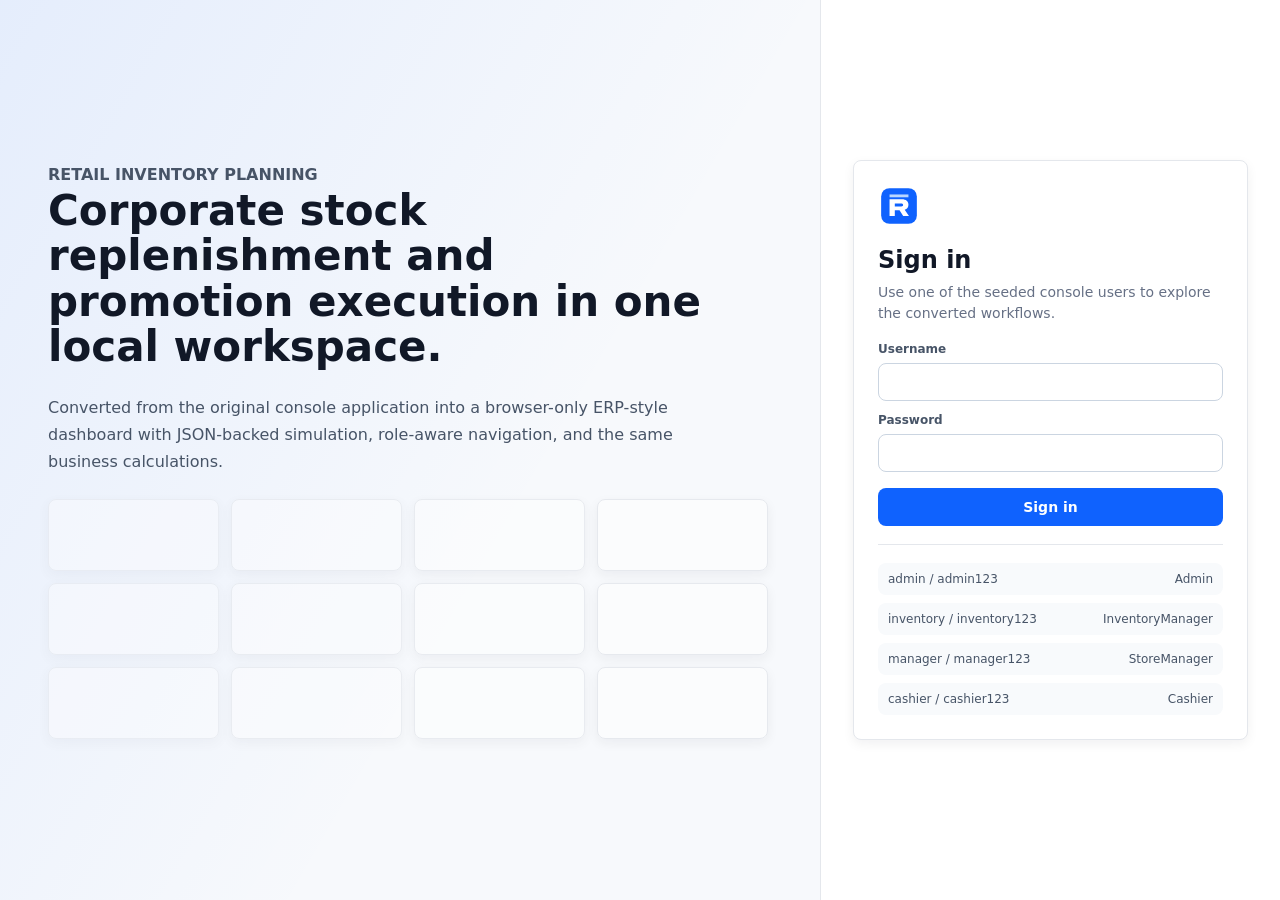
==== index.html @ ee2dd81b "Initial commit: Add retail ops UI project with all modules and services" ====
<!doctype html>
<html lang="en">
  <head>
    <meta charset="utf-8">
    <meta name="viewport" content="width=device-width, initial-scale=1">
    <meta name="description" content="RetailOps stock replenishment and promotion engine web dashboard">
    <title>RetailOps | Replenishment and Promo Engine</title>
    <link rel="icon" href="assets/logo-mark.svg" type="image/svg+xml">
    <link rel="stylesheet" href="css/styles.css">
  </head>
  <body>
    <div id="app" aria-live="polite"></div>

    <script defer src="data/seedData.js"></script>

    <script defer src="utils/helpers.js"></script>
    <script defer src="utils/validation.js"></script>
    <script defer src="utils/format.js"></script>

    <script defer src="core/config.js"></script>
    <script defer src="core/state.js"></script>
    <script defer src="core/router.js"></script>

    <script defer src="components/toast.js"></script>
    <script defer src="components/modal.js"></script>
    <script defer src="components/form.js"></script>
    <script defer src="components/table.js"></script>
    <script defer src="components/charts.js"></script>
    <script defer src="components/layout.js"></script>

    <script defer src="services/AuditService.js"></script>
    <script defer src="services/AuthenticationService.js"></script>
    <script defer src="services/ProductService.js"></script>
    <script defer src="services/SkuService.js"></script>
    <script defer src="services/InventoryService.js"></script>
    <script defer src="services/PromotionService.js"></script>
    <script defer src="services/BillingService.js"></script>
    <script defer src="services/ReplenishmentService.js"></script>
    <script defer src="services/ForecastService.js"></script>
    <script defer src="services/ReportService.js"></script>
    <script defer src="services/AlertService.js"></script>
    <script defer src="services/SettingsService.js"></script>

    <script defer src="modules/shared.js"></script>
    <script defer src="modules/dashboard.js"></script>
    <script defer src="modules/products.js"></script>
    <script defer src="modules/skus.js"></script>
    <script defer src="modules/inventory.js"></script>
    <script defer src="modules/replenishment.js"></script>
    <script defer src="modules/promotions.js"></script>
    <script defer src="modules/forecast.js"></script>
    <script defer src="modules/reports.js"></script>
    <script defer src="modules/billing.js"></script>
    <script defer src="modules/settings.js"></script>
    <script defer src="modules/logs.js"></script>
    <script defer src="pages/pageRegistry.js"></script>
    <script defer src="js/app.js"></script>
  </body>
</html>
---- css/styles.css ----
:root {
  --bg: #f7f9fc;
  --surface: #ffffff;
  --surface-subtle: #f8fafc;
  --border: #e4e7ec;
  --border-strong: #cbd5e1;
  --text: #111827;
  --muted: #667085;
  --muted-strong: #475467;
  --blue: #0f62fe;
  --blue-dark: #0043ce;
  --blue-soft: #edf5ff;
  --green: #087443;
  --green-soft: #ecfdf3;
  --amber: #b54708;
  --amber-soft: #fffaeb;
  --red: #b42318;
  --red-soft: #fef3f2;
  --slate-soft: #f1f5f9;
  --shadow: 0 12px 30px rgba(15, 23, 42, 0.08);
  --shadow-sm: 0 4px 12px rgba(15, 23, 42, 0.06);
  --radius: 8px;
  --sidebar-width: 272px;
  color-scheme: light;
}

* {
  box-sizing: border-box;
}

html {
  min-height: 100%;
  background: var(--bg);
}

body {
  min-height: 100vh;
  margin: 0;
  color: var(--text);
  background: var(--bg);
  font-family: Inter, ui-sans-serif, system-ui, -apple-system, BlinkMacSystemFont, "Segoe UI", sans-serif;
  font-size: 14px;
  letter-spacing: 0;
}

button,
input,
select,
textarea {
  font: inherit;
}

button {
  border: 0;
  cursor: pointer;
}

button:disabled,
input:disabled,
select:disabled {
  cursor: not-allowed;
  opacity: 0.6;
}

a {
  color: inherit;
  text-decoration: none;
}

.app-shell {
  display: grid;
  min-height: 100vh;
  grid-template-columns: var(--sidebar-width) minmax(0, 1fr);
}

.sidebar {
  position: sticky;
  top: 0;
  z-index: 40;
  display: flex;
  height: 100vh;
  flex-direction: column;
  border-right: 1px solid var(--border);
  background: rgba(255, 255, 255, 0.96);
  backdrop-filter: blur(16px);
}

.brand {
  display: flex;
  align-items: center;
  gap: 12px;
  min-height: 72px;
  padding: 0 20px;
  border-bottom: 1px solid var(--border);
}

.brand img {
  width: 38px;
  height: 38px;
}

.brand-title {
  display: block;
  font-weight: 750;
  letter-spacing: 0;
}

.brand-subtitle {
  display: block;
  margin-top: 2px;
  color: var(--muted);
  font-size: 12px;
}

.nav {
  display: flex;
  flex: 1;
  flex-direction: column;
  gap: 4px;
  overflow-y: auto;
  padding: 16px 12px;
}

.nav-section-label {
  margin: 14px 10px 6px;
  color: #8a94a6;
  font-size: 11px;
  font-weight: 700;
  text-transform: uppercase;
}

.nav-link {
  display: flex;
  align-items: center;
  gap: 10px;
  min-height: 40px;
  padding: 10px 12px;
  border-radius: var(--radius);
  color: var(--muted-strong);
  font-weight: 600;
  transition: background 160ms ease, color 160ms ease, transform 160ms ease;
}

.nav-link:hover,
.nav-link:focus-visible {
  background: var(--slate-soft);
  color: var(--text);
  outline: none;
  transform: translateX(2px);
}

.nav-link.active {
  background: var(--blue-soft);
  color: var(--blue-dark);
}

.nav-icon {
  display: grid;
  width: 24px;
  height: 24px;
  place-items: center;
  border-radius: 6px;
  background: #eef2f7;
  color: #344054;
  font-size: 13px;
  font-weight: 800;
}

.nav-link.active .nav-icon {
  background: #d6e8ff;
  color: var(--blue-dark);
}

.sidebar-footer {
  padding: 16px;
  border-top: 1px solid var(--border);
}

.user-card {
  padding: 12px;
  border: 1px solid var(--border);
  border-radius: var(--radius);
  background: var(--surface-subtle);
}

.user-name {
  font-weight: 750;
}

.user-role {
  margin-top: 2px;
  color: var(--muted);
  font-size: 12px;
}

.main {
  min-width: 0;
}

.topbar {
  position: sticky;
  top: 0;
  z-index: 30;
  display: flex;
  align-items: center;
  justify-content: space-between;
  min-height: 72px;
  padding: 0 28px;
  border-bottom: 1px solid rgba(228, 231, 236, 0.86);
  background: rgba(247, 249, 252, 0.92);
  backdrop-filter: blur(16px);
}

.topbar-title {
  margin: 0;
  font-size: 20px;
  font-weight: 780;
}

.topbar-subtitle {
  margin-top: 3px;
  color: var(--muted);
  font-size: 13px;
}

.topbar-actions {
  display: flex;
  align-items: center;
  gap: 10px;
}

.mobile-menu {
  display: none;
}

.content {
  padding: 28px;
}

.page-stack {
  display: grid;
  gap: 20px;
}

.section-band {
  display: grid;
  gap: 16px;
}

.section-header {
  display: flex;
  align-items: flex-end;
  justify-content: space-between;
  gap: 16px;
}

.section-title {
  margin: 0;
  font-size: 16px;
  font-weight: 760;
}

.section-copy {
  margin: 4px 0 0;
  color: var(--muted);
  line-height: 1.5;
}

.grid {
  display: grid;
  gap: 16px;
}

.grid-2 {
  grid-template-columns: repeat(2, minmax(0, 1fr));
}

.grid-3 {
  grid-template-columns: repeat(3, minmax(0, 1fr));
}

.grid-4 {
  grid-template-columns: repeat(4, minmax(0, 1fr));
}

.panel,
.metric-card,
.table-shell,
.auth-card,
.modal-card,
.drawer-card {
  border: 1px solid var(--border);
  border-radius: var(--radius);
  background: var(--surface);
  box-shadow: var(--shadow-sm);
}

.panel {
  padding: 18px;
}

.metric-card {
  display: grid;
  gap: 12px;
  min-height: 128px;
  padding: 18px;
}

.metric-label {
  display: flex;
  align-items: center;
  justify-content: space-between;
  gap: 12px;
  color: var(--muted);
  font-size: 13px;
  font-weight: 650;
}

.metric-value {
  font-size: 30px;
  font-weight: 780;
  line-height: 1;
}

.metric-note {
  color: var(--muted);
  font-size: 12px;
}

.metric-trend {
  border-radius: 999px;
  padding: 4px 8px;
  background: var(--green-soft);
  color: var(--green);
  font-size: 12px;
  font-weight: 750;
}

.hero-panel {
  display: grid;
  grid-template-columns: minmax(0, 1.1fr) minmax(280px, 0.9fr);
  gap: 18px;
  align-items: stretch;
  border: 1px solid var(--border);
  border-radius: var(--radius);
  background: linear-gradient(135deg, #ffffff 0%, #f8fbff 100%);
  box-shadow: var(--shadow-sm);
}

.hero-copy {
  padding: 22px;
}

.hero-eyebrow {
  margin: 0 0 8px;
  color: var(--blue-dark);
  font-size: 12px;
  font-weight: 800;
  text-transform: uppercase;
}

.hero-title {
  max-width: 680px;
  margin: 0;
  font-size: 28px;
  font-weight: 790;
  line-height: 1.18;
}

.hero-text {
  max-width: 720px;
  margin: 10px 0 0;
  color: var(--muted-strong);
  line-height: 1.6;
}

.hero-insights {
  display: grid;
  grid-template-columns: repeat(3, minmax(0, 1fr));
  gap: 12px;
  margin-top: 18px;
}

.mini-stat {
  padding: 12px;
  border: 1px solid var(--border);
  border-radius: var(--radius);
  background: rgba(255, 255, 255, 0.72);
}

.mini-stat strong {
  display: block;
  font-size: 18px;
}

.mini-stat span {
  display: block;
  margin-top: 4px;
  color: var(--muted);
  font-size: 12px;
}

.hero-visual {
  display: grid;
  align-content: center;
  min-height: 230px;
  padding: 22px;
  border-left: 1px solid var(--border);
}

.flow-chart {
  display: grid;
  gap: 12px;
}

.flow-row {
  display: grid;
  grid-template-columns: 132px minmax(0, 1fr) 48px;
  gap: 10px;
  align-items: center;
}

.flow-label {
  color: var(--muted-strong);
  font-size: 12px;
  font-weight: 750;
}

.flow-track {
  height: 10px;
  overflow: hidden;
  border-radius: 999px;
  background: #e8eef7;
}

.flow-fill {
  height: 100%;
  border-radius: inherit;
  background: linear-gradient(90deg, #0f62fe, #5d8eff);
}

.flow-value {
  color: var(--muted);
  font-size: 12px;
  text-align: right;
}

.btn {
  display: inline-flex;
  align-items: center;
  justify-content: center;
  gap: 8px;
  min-height: 38px;
  padding: 9px 13px;
  border: 1px solid transparent;
  border-radius: var(--radius);
  background: var(--surface);
  color: var(--text);
  font-weight: 700;
  transition: background 160ms ease, border-color 160ms ease, box-shadow 160ms ease, transform 160ms ease;
}

.btn:hover,
.btn:focus-visible {
  outline: none;
  transform: translateY(-1px);
}

.btn-primary {
  background: var(--blue);
  color: #fff;
}

.btn-primary:hover,
.btn-primary:focus-visible {
  background: var(--blue-dark);
  box-shadow: 0 8px 20px rgba(15, 98, 254, 0.22);
}

.btn-secondary {
  border-color: var(--border);
  color: var(--muted-strong);
}

.btn-secondary:hover,
.btn-secondary:focus-visible {
  border-color: var(--border-strong);
  background: var(--slate-soft);
}

.btn-danger {
  background: var(--red);
  color: #fff;
}

.btn-ghost {
  background: transparent;
  color: var(--muted-strong);
}

.icon-btn {
  display: inline-grid;
  width: 38px;
  height: 38px;
  place-items: center;
  border: 1px solid var(--border);
  border-radius: var(--radius);
  background: var(--surface);
  color: var(--muted-strong);
}

.icon-btn:hover,
.icon-btn:focus-visible {
  border-color: var(--border-strong);
  background: var(--slate-soft);
  outline: none;
}

.badge {
  display: inline-flex;
  align-items: center;
  gap: 6px;
  min-height: 24px;
  padding: 3px 9px;
  border-radius: 999px;
  font-size: 12px;
  font-weight: 750;
  white-space: nowrap;
}

.badge-blue {
  background: var(--blue-soft);
  color: var(--blue-dark);
}

.badge-green {
  background: var(--green-soft);
  color: var(--green);
}

.badge-amber {
  background: var(--amber-soft);
  color: var(--amber);
}

.badge-red {
  background: var(--red-soft);
  color: var(--red);
}

.badge-neutral {
  background: var(--slate-soft);
  color: var(--muted-strong);
}

.toolbar {
  display: flex;
  flex-wrap: wrap;
  align-items: center;
  justify-content: space-between;
  gap: 12px;
}

.toolbar-left,
.toolbar-right {
  display: flex;
  flex-wrap: wrap;
  align-items: center;
  gap: 10px;
}

.field,
.form-field {
  display: grid;
  gap: 7px;
}

.field label,
.form-field label {
  color: var(--muted-strong);
  font-size: 12px;
  font-weight: 750;
}

.input,
.select,
.textarea {
  width: 100%;
  min-height: 38px;
  border: 1px solid var(--border-strong);
  border-radius: var(--radius);
  background: #fff;
  color: var(--text);
  padding: 9px 11px;
  transition: border-color 150ms ease, box-shadow 150ms ease;
}

.textarea {
  min-height: 84px;
  resize: vertical;
}

.input:focus,
.select:focus,
.textarea:focus {
  border-color: var(--blue);
  box-shadow: 0 0 0 3px rgba(15, 98, 254, 0.13);
  outline: none;
}

.field-help {
  color: var(--muted);
  font-size: 12px;
}

.form-grid {
  display: grid;
  grid-template-columns: repeat(2, minmax(0, 1fr));
  gap: 14px;
}

.form-actions {
  display: flex;
  justify-content: flex-end;
  gap: 10px;
  margin-top: 18px;
}

.checkbox-line {
  display: flex;
  align-items: center;
  gap: 9px;
  min-height: 38px;
}

.table-shell {
  overflow: hidden;
}

.table-toolbar {
  display: flex;
  flex-wrap: wrap;
  align-items: center;
  justify-content: space-between;
  gap: 12px;
  padding: 14px;
  border-bottom: 1px solid var(--border);
  background: #fff;
}

.table-tools {
  display: flex;
  flex-wrap: wrap;
  gap: 10px;
  align-items: center;
}

.table-wrap {
  width: 100%;
  overflow-x: auto;
}

.data-table {
  width: 100%;
  border-collapse: collapse;
  min-width: 760px;
}

.data-table th,
.data-table td {
  padding: 13px 14px;
  border-bottom: 1px solid var(--border);
  text-align: left;
  vertical-align: middle;
}

.data-table th {
  position: relative;
  background: #f8fafc;
  color: var(--muted-strong);
  font-size: 12px;
  font-weight: 800;
  text-transform: uppercase;
}

.data-table th.sortable {
  cursor: pointer;
}

.data-table th.sortable::after {
  content: "sort";
  margin-left: 8px;
  color: #98a2b3;
  font-size: 10px;
  text-transform: none;
}

.data-table tbody tr:hover {
  background: #fbfdff;
}

.table-footer {
  display: flex;
  flex-wrap: wrap;
  align-items: center;
  justify-content: space-between;
  gap: 12px;
  padding: 12px 14px;
  color: var(--muted);
}

.pagination {
  display: flex;
  align-items: center;
  gap: 8px;
}

.empty-state {
  display: grid;
  place-items: center;
  min-height: 220px;
  padding: 24px;
  color: var(--muted);
  text-align: center;
}

.empty-state strong {
  display: block;
  margin-bottom: 6px;
  color: var(--text);
  font-size: 16px;
}

.chart-card {
  display: grid;
  gap: 14px;
}

.bar-chart {
  display: grid;
  gap: 10px;
}

.bar-row {
  display: grid;
  grid-template-columns: 112px minmax(0, 1fr) 64px;
  gap: 10px;
  align-items: center;
}

.bar-label,
.bar-value {
  color: var(--muted-strong);
  font-size: 12px;
  font-weight: 700;
}

.bar-track {
  height: 11px;
  overflow: hidden;
  border-radius: 999px;
  background: #e8eef7;
}

.bar-fill {
  height: 100%;
  border-radius: inherit;
  background: var(--blue);
}

.donut {
  --value: 50;
  display: grid;
  width: 132px;
  aspect-ratio: 1;
  place-items: center;
  border-radius: 50%;
  background:
    radial-gradient(circle at center, white 0 57%, transparent 58%),
    conic-gradient(var(--blue) calc(var(--value) * 1%), #e8eef7 0);
}

.donut strong {
  font-size: 24px;
}

.sparkline {
  width: 100%;
  min-height: 90px;
}

.alert-list {
  display: grid;
  gap: 10px;
}

.alert-item {
  display: flex;
  align-items: flex-start;
  justify-content: space-between;
  gap: 12px;
  padding: 12px;
  border: 1px solid var(--border);
  border-radius: var(--radius);
  background: #fff;
}

.alert-item strong {
  display: block;
  margin-bottom: 2px;
}

.kbd {
  display: inline-flex;
  min-width: 22px;
  justify-content: center;
  border: 1px solid var(--border-strong);
  border-bottom-width: 2px;
  border-radius: 5px;
  background: #fff;
  color: var(--muted-strong);
  padding: 1px 6px;
  font-size: 12px;
  font-weight: 700;
}

.login-page {
  display: grid;
  min-height: 100vh;
  grid-template-columns: minmax(0, 1fr) 460px;
  background:
    linear-gradient(120deg, rgba(15, 98, 254, 0.08), rgba(255, 255, 255, 0) 46%),
    var(--bg);
}

.login-visual {
  display: grid;
  align-content: center;
  gap: 24px;
  padding: 48px;
}

.login-visual h1 {
  max-width: 700px;
  margin: 0;
  font-size: 42px;
  line-height: 1.08;
}

.login-visual p {
  max-width: 650px;
  margin: 0;
  color: var(--muted-strong);
  font-size: 16px;
  line-height: 1.7;
}

.login-pattern {
  display: grid;
  max-width: 720px;
  grid-template-columns: repeat(4, minmax(0, 1fr));
  gap: 12px;
}

.pattern-cell {
  min-height: 72px;
  border: 1px solid var(--border);
  border-radius: var(--radius);
  background: rgba(255, 255, 255, 0.68);
  box-shadow: var(--shadow-sm);
}

.login-panel {
  display: grid;
  align-items: center;
  padding: 32px;
  border-left: 1px solid var(--border);
  background: #fff;
}

.auth-card {
  padding: 24px;
}

.auth-card h2 {
  margin: 16px 0 8px;
  font-size: 24px;
}

.auth-card p {
  margin: 0 0 18px;
  color: var(--muted);
  line-height: 1.5;
}

.demo-users {
  display: grid;
  gap: 8px;
  margin-top: 18px;
  padding-top: 18px;
  border-top: 1px solid var(--border);
}

.demo-user {
  display: flex;
  align-items: center;
  justify-content: space-between;
  gap: 10px;
  padding: 9px 10px;
  border-radius: var(--radius);
  background: var(--surface-subtle);
  color: var(--muted-strong);
  font-size: 12px;
}

.modal-backdrop,
.drawer-backdrop {
  position: fixed;
  inset: 0;
  z-index: 90;
  display: grid;
  place-items: center;
  padding: 20px;
  background: rgba(15, 23, 42, 0.38);
}

.modal-card {
  width: min(720px, 100%);
  max-height: calc(100vh - 40px);
  overflow: hidden;
  box-shadow: var(--shadow);
}

.modal-large {
  width: min(980px, 100%);
}

.modal-header,
.modal-footer {
  display: flex;
  align-items: center;
  justify-content: space-between;
  gap: 16px;
  padding: 16px 18px;
  border-bottom: 1px solid var(--border);
}

.modal-footer {
  justify-content: flex-end;
  border-top: 1px solid var(--border);
  border-bottom: 0;
}

.modal-title {
  margin: 0;
  font-size: 17px;
}

.modal-body {
  max-height: calc(100vh - 180px);
  overflow: auto;
  padding: 18px;
}

.toast-region {
  position: fixed;
  right: 18px;
  bottom: 18px;
  z-index: 120;
  display: grid;
  gap: 10px;
  width: min(360px, calc(100vw - 36px));
}

.toast {
  display: grid;
  gap: 4px;
  padding: 13px 14px;
  border: 1px solid var(--border);
  border-left: 4px solid var(--blue);
  border-radius: var(--radius);
  background: #fff;
  box-shadow: var(--shadow);
  animation: toastIn 180ms ease-out;
}

.toast strong {
  font-size: 13px;
}

.toast span {
  color: var(--muted);
  font-size: 12px;
}

.toast-success {
  border-left-color: var(--green);
}

.toast-error {
  border-left-color: var(--red);
}

.toast-warning {
  border-left-color: var(--amber);
}

.skeleton {
  position: relative;
  overflow: hidden;
  min-height: 16px;
  border-radius: 6px;
  background: #e8eef7;
}

.skeleton::after {
  content: "";
  position: absolute;
  inset: 0;
  transform: translateX(-100%);
  background: linear-gradient(90deg, transparent, rgba(255, 255, 255, 0.68), transparent);
  animation: shimmer 1.2s infinite;
}

.report-output {
  min-height: 320px;
  margin: 0;
  overflow: auto;
  border: 1px solid var(--border);
  border-radius: var(--radius);
  background: #0f172a;
  color: #e5edf7;
  padding: 16px;
  font-family: "Cascadia Mono", "SFMono-Regular", Consolas, monospace;
  font-size: 12px;
  line-height: 1.65;
  white-space: pre-wrap;
}

.summary-list {
  display: grid;
  gap: 10px;
}

.summary-row {
  display: flex;
  align-items: center;
  justify-content: space-between;
  gap: 16px;
  padding: 11px 0;
  border-bottom: 1px solid var(--border);
}

.summary-row:last-child {
  border-bottom: 0;
}

.summary-row span {
  color: var(--muted);
}

.summary-row strong {
  text-align: right;
}

.stock-pill {
  display: inline-flex;
  align-items: center;
  gap: 8px;
  white-space: nowrap;
}

.stock-dot {
  width: 9px;
  height: 9px;
  border-radius: 50%;
  background: var(--green);
}

.stock-dot.low {
  background: var(--amber);
}

.stock-dot.out {
  background: var(--red);
}

.hidden {
  display: none !important;
}

@keyframes toastIn {
  from {
    opacity: 0;
    transform: translateY(8px);
  }
  to {
    opacity: 1;
    transform: translateY(0);
  }
}

@keyframes shimmer {
  100% {
    transform: translateX(100%);
  }
}

@media (max-width: 1180px) {
  .grid-4 {
    grid-template-columns: repeat(2, minmax(0, 1fr));
  }

  .hero-panel {
    grid-template-columns: 1fr;
  }

  .hero-visual {
    border-left: 0;
    border-top: 1px solid var(--border);
  }
}

@media (max-width: 900px) {
  .app-shell {
    grid-template-columns: 1fr;
  }

  .sidebar {
    position: fixed;
    inset: 0 auto 0 0;
    width: var(--sidebar-width);
    transform: translateX(-100%);
    transition: transform 180ms ease;
  }

  .sidebar.open {
    transform: translateX(0);
  }

  .mobile-menu {
    display: inline-grid;
  }

  .topbar {
    padding: 0 18px;
  }

  .content {
    padding: 18px;
  }

  .grid-2,
  .grid-3,
  .grid-4,
  .form-grid,
  .hero-insights {
    grid-template-columns: 1fr;
  }

  .login-page {
    grid-template-columns: 1fr;
  }

  .login-visual {
    display: none;
  }

  .login-panel {
    min-height: 100vh;
    border-left: 0;
  }
}

@media (max-width: 560px) {
  .section-header,
  .table-footer,
  .toolbar {
    align-items: stretch;
    flex-direction: column;
  }

  .topbar-actions .btn-secondary {
    display: none;
  }

  .hero-title {
    font-size: 24px;
  }

  .flow-row,
  .bar-row {
    grid-template-columns: 1fr;
  }
}
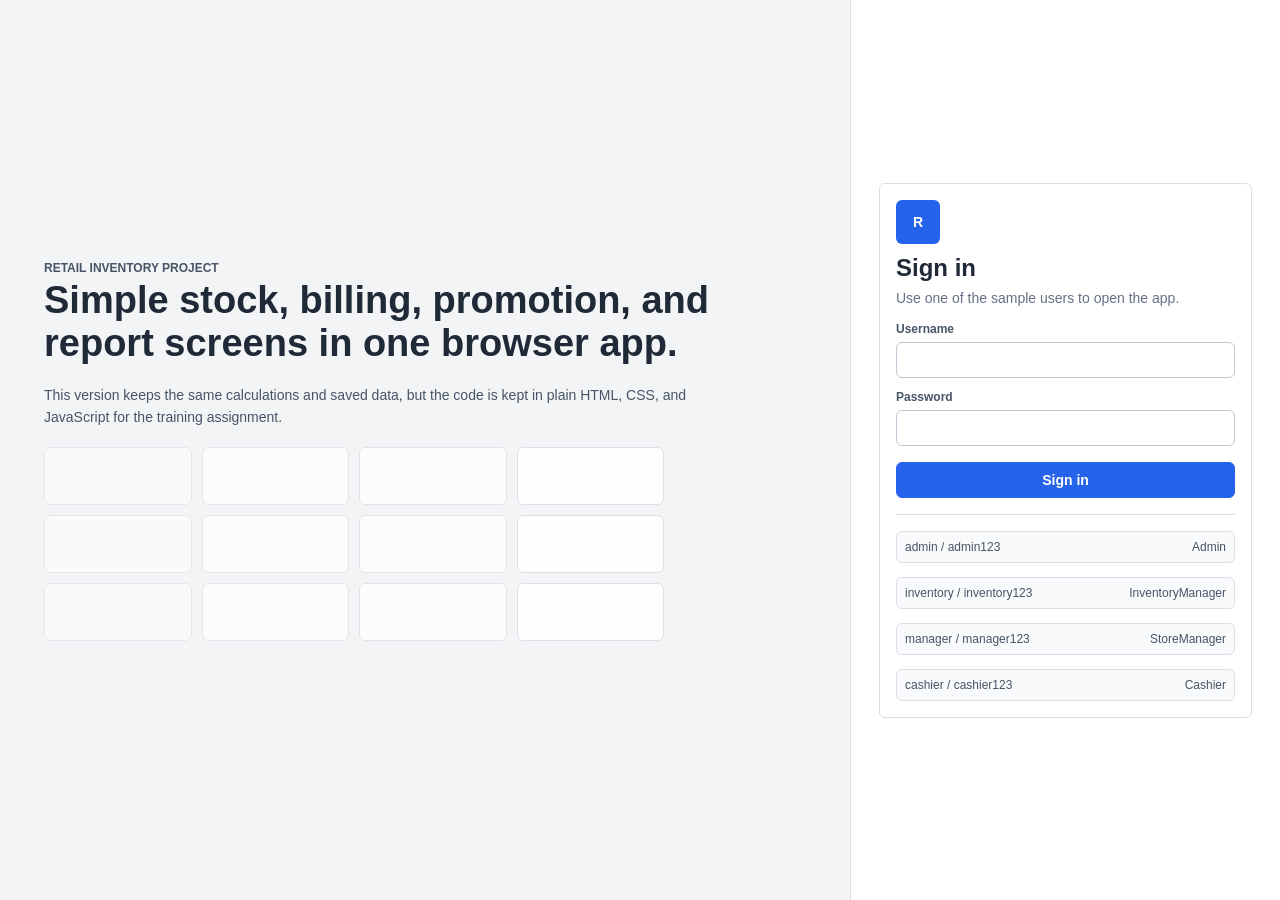
==== commit 357c16a3: "basic ui" ====
--- a/index.html
+++ b/index.html
@@ -3,57 +3,13 @@
   <head>
     <meta charset="utf-8">
     <meta name="viewport" content="width=device-width, initial-scale=1">
-    <meta name="description" content="RetailOps stock replenishment and promotion engine web dashboard">
-    <title>RetailOps | Replenishment and Promo Engine</title>
-    <link rel="icon" href="assets/logo-mark.svg" type="image/svg+xml">
+    <title>RetailOps</title>
     <link rel="stylesheet" href="css/styles.css">
   </head>
   <body>
-    <div id="app" aria-live="polite"></div>
+    <div id="app"></div>
 
-    <script defer src="data/seedData.js"></script>
-
-    <script defer src="utils/helpers.js"></script>
-    <script defer src="utils/validation.js"></script>
-    <script defer src="utils/format.js"></script>
-
-    <script defer src="core/config.js"></script>
-    <script defer src="core/state.js"></script>
-    <script defer src="core/router.js"></script>
-
-    <script defer src="components/toast.js"></script>
-    <script defer src="components/modal.js"></script>
-    <script defer src="components/form.js"></script>
-    <script defer src="components/table.js"></script>
-    <script defer src="components/charts.js"></script>
-    <script defer src="components/layout.js"></script>
-
-    <script defer src="services/AuditService.js"></script>
-    <script defer src="services/AuthenticationService.js"></script>
-    <script defer src="services/ProductService.js"></script>
-    <script defer src="services/SkuService.js"></script>
-    <script defer src="services/InventoryService.js"></script>
-    <script defer src="services/PromotionService.js"></script>
-    <script defer src="services/BillingService.js"></script>
-    <script defer src="services/ReplenishmentService.js"></script>
-    <script defer src="services/ForecastService.js"></script>
-    <script defer src="services/ReportService.js"></script>
-    <script defer src="services/AlertService.js"></script>
-    <script defer src="services/SettingsService.js"></script>
-
-    <script defer src="modules/shared.js"></script>
-    <script defer src="modules/dashboard.js"></script>
-    <script defer src="modules/products.js"></script>
-    <script defer src="modules/skus.js"></script>
-    <script defer src="modules/inventory.js"></script>
-    <script defer src="modules/replenishment.js"></script>
-    <script defer src="modules/promotions.js"></script>
-    <script defer src="modules/forecast.js"></script>
-    <script defer src="modules/reports.js"></script>
-    <script defer src="modules/billing.js"></script>
-    <script defer src="modules/settings.js"></script>
-    <script defer src="modules/logs.js"></script>
-    <script defer src="pages/pageRegistry.js"></script>
-    <script defer src="js/app.js"></script>
+    <script src="js/data.js" defer></script>
+    <script src="js/app.js" defer></script>
   </body>
 </html>
--- a/css/styles.css
+++ b/css/styles.css
@@ -1,46 +1,25 @@
 :root {
-  --bg: #f7f9fc;
-  --surface: #ffffff;
-  --surface-subtle: #f8fafc;
-  --border: #e4e7ec;
-  --border-strong: #cbd5e1;
-  --text: #111827;
+  --bg: #f3f4f6;
+  --card: #ffffff;
+  --line: #d9dee7;
+  --text: #1f2937;
   --muted: #667085;
-  --muted-strong: #475467;
-  --blue: #0f62fe;
-  --blue-dark: #0043ce;
-  --blue-soft: #edf5ff;
-  --green: #087443;
-  --green-soft: #ecfdf3;
-  --amber: #b54708;
-  --amber-soft: #fffaeb;
-  --red: #b42318;
-  --red-soft: #fef3f2;
-  --slate-soft: #f1f5f9;
-  --shadow: 0 12px 30px rgba(15, 23, 42, 0.08);
-  --shadow-sm: 0 4px 12px rgba(15, 23, 42, 0.06);
-  --radius: 8px;
-  --sidebar-width: 272px;
-  color-scheme: light;
+  --blue: #2563eb;
+  --green: #15803d;
+  --amber: #b45309;
+  --red: #b91c1c;
 }
 
 * {
   box-sizing: border-box;
 }
 
-html {
-  min-height: 100%;
+body {
+  margin: 0;
   background: var(--bg);
-}
-
-body {
-  min-height: 100vh;
-  margin: 0;
   color: var(--text);
-  background: var(--bg);
-  font-family: Inter, ui-sans-serif, system-ui, -apple-system, BlinkMacSystemFont, "Segoe UI", sans-serif;
+  font-family: Arial, Helvetica, sans-serif;
   font-size: 14px;
-  letter-spacing: 0;
 }
 
 button,
@@ -51,7 +30,6 @@
 }
 
 button {
-  border: 0;
   cursor: pointer;
 }
 
@@ -67,130 +45,112 @@
   text-decoration: none;
 }
 
+#app {
+  min-height: 100vh;
+}
+
 .app-shell {
   display: grid;
+  grid-template-columns: 240px 1fr;
   min-height: 100vh;
-  grid-template-columns: var(--sidebar-width) minmax(0, 1fr);
 }
 
 .sidebar {
-  position: sticky;
-  top: 0;
-  z-index: 40;
-  display: flex;
-  height: 100vh;
-  flex-direction: column;
-  border-right: 1px solid var(--border);
-  background: rgba(255, 255, 255, 0.96);
-  backdrop-filter: blur(16px);
+  background: #ffffff;
+  border-right: 1px solid var(--line);
 }
 
 .brand {
   display: flex;
   align-items: center;
-  gap: 12px;
-  min-height: 72px;
-  padding: 0 20px;
-  border-bottom: 1px solid var(--border);
-}
-
-.brand img {
-  width: 38px;
-  height: 38px;
+  gap: 10px;
+  padding: 16px;
+  border-bottom: 1px solid var(--line);
+}
+
+.logo-box {
+  display: grid;
+  place-items: center;
+  width: 36px;
+  height: 36px;
+  border-radius: 6px;
+  background: var(--blue);
+  color: #fff;
+  font-weight: bold;
+}
+
+.big-logo {
+  width: 44px;
+  height: 44px;
+  margin-bottom: 10px;
 }
 
 .brand-title {
   display: block;
-  font-weight: 750;
-  letter-spacing: 0;
-}
-
-.brand-subtitle {
-  display: block;
-  margin-top: 2px;
+  font-weight: bold;
+}
+
+.brand-subtitle,
+.user-role,
+.section-copy,
+.metric-note,
+.field-help,
+.table-muted {
   color: var(--muted);
   font-size: 12px;
 }
 
 .nav {
-  display: flex;
-  flex: 1;
-  flex-direction: column;
-  gap: 4px;
-  overflow-y: auto;
-  padding: 16px 12px;
+  padding: 12px;
 }
 
 .nav-section-label {
-  margin: 14px 10px 6px;
-  color: #8a94a6;
+  margin: 16px 8px 6px;
+  color: var(--muted);
   font-size: 11px;
-  font-weight: 700;
+  font-weight: bold;
   text-transform: uppercase;
 }
 
 .nav-link {
   display: flex;
   align-items: center;
-  gap: 10px;
-  min-height: 40px;
-  padding: 10px 12px;
-  border-radius: var(--radius);
-  color: var(--muted-strong);
-  font-weight: 600;
-  transition: background 160ms ease, color 160ms ease, transform 160ms ease;
+  gap: 8px;
+  padding: 9px 10px;
+  border-radius: 6px;
+  color: #475467;
 }
 
 .nav-link:hover,
-.nav-link:focus-visible {
-  background: var(--slate-soft);
-  color: var(--text);
-  outline: none;
-  transform: translateX(2px);
-}
-
 .nav-link.active {
-  background: var(--blue-soft);
-  color: var(--blue-dark);
+  background: #eef4ff;
+  color: #1d4ed8;
 }
 
 .nav-icon {
   display: grid;
+  place-items: center;
   width: 24px;
   height: 24px;
-  place-items: center;
-  border-radius: 6px;
-  background: #eef2f7;
-  color: #344054;
-  font-size: 13px;
-  font-weight: 800;
-}
-
-.nav-link.active .nav-icon {
-  background: #d6e8ff;
-  color: var(--blue-dark);
+  border-radius: 4px;
+  background: #e5e7eb;
+  font-size: 12px;
+  font-weight: bold;
 }
 
 .sidebar-footer {
-  padding: 16px;
-  border-top: 1px solid var(--border);
+  padding: 12px;
+  border-top: 1px solid var(--line);
 }
 
 .user-card {
-  padding: 12px;
-  border: 1px solid var(--border);
-  border-radius: var(--radius);
-  background: var(--surface-subtle);
+  padding: 10px;
+  border: 1px solid var(--line);
+  border-radius: 6px;
 }
 
 .user-name {
-  font-weight: 750;
-}
-
-.user-role {
-  margin-top: 2px;
-  color: var(--muted);
-  font-size: 12px;
+  font-weight: bold;
 }
 
 .main {
@@ -198,77 +158,55 @@
 }
 
 .topbar {
-  position: sticky;
-  top: 0;
-  z-index: 30;
   display: flex;
   align-items: center;
   justify-content: space-between;
-  min-height: 72px;
-  padding: 0 28px;
-  border-bottom: 1px solid rgba(228, 231, 236, 0.86);
-  background: rgba(247, 249, 252, 0.92);
-  backdrop-filter: blur(16px);
+  gap: 12px;
+  padding: 16px 22px;
+  background: #ffffff;
+  border-bottom: 1px solid var(--line);
 }
 
 .topbar-title {
   margin: 0;
-  font-size: 20px;
-  font-weight: 780;
+  font-size: 22px;
 }
 
 .topbar-subtitle {
-  margin-top: 3px;
+  margin-top: 4px;
   color: var(--muted);
-  font-size: 13px;
-}
-
-.topbar-actions {
-  display: flex;
-  align-items: center;
-  gap: 10px;
-}
-
-.mobile-menu {
-  display: none;
+}
+
+.topbar-actions,
+.toolbar-left,
+.toolbar-right,
+.form-actions,
+.pagination {
+  display: flex;
+  align-items: center;
+  gap: 8px;
+  flex-wrap: wrap;
 }
 
 .content {
-  padding: 28px;
-}
-
-.page-stack {
-  display: grid;
-  gap: 20px;
-}
-
-.section-band {
-  display: grid;
-  gap: 16px;
-}
-
-.section-header {
-  display: flex;
-  align-items: flex-end;
-  justify-content: space-between;
-  gap: 16px;
-}
-
-.section-title {
-  margin: 0;
-  font-size: 16px;
-  font-weight: 760;
-}
-
-.section-copy {
-  margin: 4px 0 0;
-  color: var(--muted);
-  line-height: 1.5;
+  padding: 22px;
+}
+
+.page-stack,
+.section-band,
+.summary-list,
+.alert-list,
+.chart-card,
+.bar-chart,
+.flow-chart,
+.demo-users {
+  display: grid;
+  gap: 14px;
 }
 
 .grid {
   display: grid;
-  gap: 16px;
+  gap: 14px;
 }
 
 .grid-2 {
@@ -287,105 +225,94 @@
 .metric-card,
 .table-shell,
 .auth-card,
-.modal-card,
-.drawer-card {
-  border: 1px solid var(--border);
-  border-radius: var(--radius);
-  background: var(--surface);
-  box-shadow: var(--shadow-sm);
-}
-
-.panel {
-  padding: 18px;
+.modal-card {
+  background: var(--card);
+  border: 1px solid var(--line);
+  border-radius: 6px;
+}
+
+.panel,
+.metric-card,
+.auth-card {
+  padding: 16px;
 }
 
 .metric-card {
-  display: grid;
-  gap: 12px;
-  min-height: 128px;
-  padding: 18px;
+  min-height: 110px;
 }
 
 .metric-label {
   display: flex;
-  align-items: center;
   justify-content: space-between;
-  gap: 12px;
+  gap: 8px;
   color: var(--muted);
-  font-size: 13px;
-  font-weight: 650;
+  font-weight: bold;
 }
 
 .metric-value {
-  font-size: 30px;
-  font-weight: 780;
-  line-height: 1;
-}
-
-.metric-note {
-  color: var(--muted);
-  font-size: 12px;
+  margin: 12px 0 8px;
+  font-size: 28px;
+  font-weight: bold;
+}
+
+.metric-trend,
+.badge {
+  display: inline-flex;
+  align-items: center;
+  border-radius: 999px;
+  padding: 3px 8px;
+  font-size: 12px;
+  font-weight: bold;
+  white-space: nowrap;
 }
 
 .metric-trend {
-  border-radius: 999px;
-  padding: 4px 8px;
-  background: var(--green-soft);
+  background: #dcfce7;
   color: var(--green);
-  font-size: 12px;
-  font-weight: 750;
 }
 
 .hero-panel {
   display: grid;
-  grid-template-columns: minmax(0, 1.1fr) minmax(280px, 0.9fr);
-  gap: 18px;
-  align-items: stretch;
-  border: 1px solid var(--border);
-  border-radius: var(--radius);
-  background: linear-gradient(135deg, #ffffff 0%, #f8fbff 100%);
-  box-shadow: var(--shadow-sm);
-}
-
-.hero-copy {
-  padding: 22px;
+  grid-template-columns: 1.2fr 1fr;
+  gap: 16px;
+  padding: 16px;
+  background: #ffffff;
+  border: 1px solid var(--line);
+  border-radius: 6px;
+}
+
+.hero-title {
+  margin: 0;
+  font-size: 28px;
+  line-height: 1.2;
 }
 
 .hero-eyebrow {
   margin: 0 0 8px;
-  color: var(--blue-dark);
-  font-size: 12px;
-  font-weight: 800;
+  color: var(--blue);
+  font-size: 12px;
+  font-weight: bold;
   text-transform: uppercase;
 }
 
-.hero-title {
-  max-width: 680px;
-  margin: 0;
-  font-size: 28px;
-  font-weight: 790;
-  line-height: 1.18;
-}
-
 .hero-text {
-  max-width: 720px;
-  margin: 10px 0 0;
-  color: var(--muted-strong);
-  line-height: 1.6;
+  max-width: 700px;
+  color: #475467;
+  line-height: 1.5;
 }
 
 .hero-insights {
   display: grid;
-  grid-template-columns: repeat(3, minmax(0, 1fr));
-  gap: 12px;
-  margin-top: 18px;
+  grid-template-columns: repeat(3, 1fr);
+  gap: 10px;
+  margin-top: 16px;
 }
 
 .mini-stat {
-  padding: 12px;
-  border: 1px solid var(--border);
-  border-radius: var(--radius);
-  background: rgba(255, 255, 255, 0.72);
+  padding: 10px;
+  border: 1px solid var(--line);
+  border-radius: 6px;
+  background: #f9fafb;
 }
 
 .mini-stat strong {
@@ -394,292 +321,269 @@
 }
 
 .mini-stat span {
-  display: block;
-  margin-top: 4px;
   color: var(--muted);
   font-size: 12px;
 }
 
-.hero-visual {
-  display: grid;
-  align-content: center;
-  min-height: 230px;
-  padding: 22px;
-  border-left: 1px solid var(--border);
-}
-
-.flow-chart {
-  display: grid;
-  gap: 12px;
-}
-
-.flow-row {
-  display: grid;
-  grid-template-columns: 132px minmax(0, 1fr) 48px;
-  gap: 10px;
-  align-items: center;
-}
-
-.flow-label {
-  color: var(--muted-strong);
-  font-size: 12px;
-  font-weight: 750;
-}
-
-.flow-track {
+.flow-row,
+.bar-row {
+  display: grid;
+  grid-template-columns: 130px 1fr 60px;
+  align-items: center;
+  gap: 8px;
+}
+
+.flow-track,
+.bar-track {
   height: 10px;
   overflow: hidden;
   border-radius: 999px;
-  background: #e8eef7;
-}
-
-.flow-fill {
+  background: #e5e7eb;
+}
+
+.flow-fill,
+.bar-fill {
+  display: block;
   height: 100%;
-  border-radius: inherit;
-  background: linear-gradient(90deg, #0f62fe, #5d8eff);
-}
-
-.flow-value {
-  color: var(--muted);
-  font-size: 12px;
-  text-align: right;
+  background: var(--blue);
+}
+
+.flow-label,
+.flow-value,
+.bar-label,
+.bar-value {
+  color: #475467;
+  font-size: 12px;
+  font-weight: bold;
+}
+
+.btn,
+.icon-btn {
+  border: 1px solid var(--line);
+  border-radius: 6px;
+  background: #ffffff;
+  color: var(--text);
 }
 
 .btn {
-  display: inline-flex;
-  align-items: center;
-  justify-content: center;
-  gap: 8px;
-  min-height: 38px;
-  padding: 9px 13px;
-  border: 1px solid transparent;
-  border-radius: var(--radius);
-  background: var(--surface);
-  color: var(--text);
-  font-weight: 700;
-  transition: background 160ms ease, border-color 160ms ease, box-shadow 160ms ease, transform 160ms ease;
+  min-height: 36px;
+  padding: 8px 12px;
+  font-weight: bold;
 }
 
 .btn:hover,
-.btn:focus-visible {
-  outline: none;
-  transform: translateY(-1px);
+.icon-btn:hover {
+  background: #f3f4f6;
 }
 
 .btn-primary {
+  border-color: var(--blue);
   background: var(--blue);
-  color: #fff;
-}
-
-.btn-primary:hover,
-.btn-primary:focus-visible {
-  background: var(--blue-dark);
-  box-shadow: 0 8px 20px rgba(15, 98, 254, 0.22);
+  color: #ffffff;
+}
+
+.btn-primary:hover {
+  background: #1d4ed8;
 }
 
 .btn-secondary {
-  border-color: var(--border);
-  color: var(--muted-strong);
-}
-
-.btn-secondary:hover,
-.btn-secondary:focus-visible {
-  border-color: var(--border-strong);
-  background: var(--slate-soft);
+  background: #ffffff;
 }
 
 .btn-danger {
+  border-color: var(--red);
   background: var(--red);
-  color: #fff;
+  color: #ffffff;
 }
 
 .btn-ghost {
   background: transparent;
-  color: var(--muted-strong);
 }
 
 .icon-btn {
   display: inline-grid;
-  width: 38px;
-  height: 38px;
   place-items: center;
-  border: 1px solid var(--border);
-  border-radius: var(--radius);
-  background: var(--surface);
-  color: var(--muted-strong);
-}
-
-.icon-btn:hover,
-.icon-btn:focus-visible {
-  border-color: var(--border-strong);
-  background: var(--slate-soft);
-  outline: none;
-}
-
-.badge {
-  display: inline-flex;
-  align-items: center;
-  gap: 6px;
-  min-height: 24px;
-  padding: 3px 9px;
-  border-radius: 999px;
-  font-size: 12px;
-  font-weight: 750;
-  white-space: nowrap;
+  width: 36px;
+  height: 36px;
+  font-weight: bold;
 }
 
 .badge-blue {
-  background: var(--blue-soft);
-  color: var(--blue-dark);
+  background: #dbeafe;
+  color: #1d4ed8;
 }
 
 .badge-green {
-  background: var(--green-soft);
+  background: #dcfce7;
   color: var(--green);
 }
 
 .badge-amber {
-  background: var(--amber-soft);
+  background: #fef3c7;
   color: var(--amber);
 }
 
 .badge-red {
-  background: var(--red-soft);
+  background: #fee2e2;
   color: var(--red);
 }
 
 .badge-neutral {
-  background: var(--slate-soft);
-  color: var(--muted-strong);
-}
-
-.toolbar {
-  display: flex;
+  background: #e5e7eb;
+  color: #475467;
+}
+
+.toolbar,
+.section-header,
+.table-toolbar,
+.table-footer {
+  display: flex;
+  justify-content: space-between;
+  align-items: center;
+  gap: 12px;
   flex-wrap: wrap;
-  align-items: center;
-  justify-content: space-between;
-  gap: 12px;
-}
-
-.toolbar-left,
-.toolbar-right {
-  display: flex;
-  flex-wrap: wrap;
-  align-items: center;
-  gap: 10px;
+}
+
+.section-title {
+  margin: 0;
+  font-size: 17px;
+}
+
+.section-copy {
+  margin: 4px 0 0;
+  line-height: 1.5;
+}
+
+.sr-only {
+  position: absolute;
+  width: 1px;
+  height: 1px;
+  overflow: hidden;
+  clip: rect(0, 0, 0, 0);
+}
+
+.global-search {
+  position: relative;
+  min-width: 260px;
+}
+
+.global-search-input {
+  padding-right: 62px;
+}
+
+.global-search-clear {
+  position: absolute;
+  right: 6px;
+  top: 5px;
+  min-height: 28px;
+  border: 0;
+  border-radius: 4px;
+  background: #e5e7eb;
+  color: #475467;
+  font-size: 12px;
 }
 
 .field,
 .form-field {
   display: grid;
-  gap: 7px;
+  gap: 6px;
 }
 
 .field label,
-.form-field label {
-  color: var(--muted-strong);
-  font-size: 12px;
-  font-weight: 750;
+.form-field span {
+  color: #475467;
+  font-size: 12px;
+  font-weight: bold;
 }
 
 .input,
 .select,
 .textarea {
   width: 100%;
-  min-height: 38px;
-  border: 1px solid var(--border-strong);
-  border-radius: var(--radius);
-  background: #fff;
-  color: var(--text);
-  padding: 9px 11px;
-  transition: border-color 150ms ease, box-shadow 150ms ease;
+  min-height: 36px;
+  padding: 8px 10px;
+  border: 1px solid #bfc7d5;
+  border-radius: 6px;
+  background: #ffffff;
 }
 
 .textarea {
-  min-height: 84px;
+  min-height: 80px;
   resize: vertical;
 }
 
 .input:focus,
 .select:focus,
 .textarea:focus {
+  outline: 2px solid #bfdbfe;
   border-color: var(--blue);
-  box-shadow: 0 0 0 3px rgba(15, 98, 254, 0.13);
-  outline: none;
-}
-
-.field-help {
-  color: var(--muted);
-  font-size: 12px;
 }
 
 .form-grid {
   display: grid;
   grid-template-columns: repeat(2, minmax(0, 1fr));
-  gap: 14px;
+  gap: 12px;
 }
 
 .form-actions {
-  display: flex;
   justify-content: flex-end;
-  gap: 10px;
-  margin-top: 18px;
+  margin-top: 14px;
 }
 
 .checkbox-line {
   display: flex;
   align-items: center;
-  gap: 9px;
-  min-height: 38px;
+  gap: 8px;
 }
 
 .table-shell {
   overflow: hidden;
 }
 
+.table-toolbar,
+.table-footer {
+  padding: 12px;
+}
+
 .table-toolbar {
-  display: flex;
+  border-bottom: 1px solid var(--line);
+}
+
+.table-tools,
+.table-tools-search {
+  display: flex;
+  align-items: center;
+  gap: 8px;
   flex-wrap: wrap;
-  align-items: center;
-  justify-content: space-between;
-  gap: 12px;
-  padding: 14px;
-  border-bottom: 1px solid var(--border);
-  background: #fff;
-}
-
-.table-tools {
-  display: flex;
-  flex-wrap: wrap;
-  gap: 10px;
-  align-items: center;
+}
+
+.table-tools-search {
+  flex: 1;
+  justify-content: flex-end;
 }
 
 .table-wrap {
-  width: 100%;
   overflow-x: auto;
 }
 
 .data-table {
   width: 100%;
+  min-width: 760px;
   border-collapse: collapse;
-  min-width: 760px;
 }
 
 .data-table th,
 .data-table td {
-  padding: 13px 14px;
-  border-bottom: 1px solid var(--border);
+  padding: 11px 12px;
+  border-bottom: 1px solid var(--line);
   text-align: left;
   vertical-align: middle;
 }
 
 .data-table th {
-  position: relative;
-  background: #f8fafc;
-  color: var(--muted-strong);
-  font-size: 12px;
-  font-weight: 800;
+  background: #f9fafb;
+  color: #475467;
+  font-size: 12px;
   text-transform: uppercase;
 }
 
@@ -688,100 +592,54 @@
 }
 
 .data-table th.sortable::after {
-  content: "sort";
-  margin-left: 8px;
+  content: " sort";
   color: #98a2b3;
   font-size: 10px;
   text-transform: none;
 }
 
+.data-table th.sorted::after {
+  content: " " attr(data-direction);
+  color: var(--blue);
+}
+
 .data-table tbody tr:hover {
-  background: #fbfdff;
-}
-
-.table-footer {
-  display: flex;
-  flex-wrap: wrap;
-  align-items: center;
-  justify-content: space-between;
-  gap: 12px;
-  padding: 12px 14px;
-  color: var(--muted);
-}
-
-.pagination {
-  display: flex;
-  align-items: center;
-  gap: 8px;
+  background: #f9fafb;
+}
+
+.quantity-control {
+  display: inline-grid;
+  grid-template-columns: 34px 70px 34px;
+  gap: 5px;
+  align-items: center;
+}
+
+.quantity-input {
+  text-align: center;
 }
 
 .empty-state {
   display: grid;
   place-items: center;
-  min-height: 220px;
-  padding: 24px;
+  min-height: 180px;
+  padding: 20px;
   color: var(--muted);
   text-align: center;
 }
 
 .empty-state strong {
   display: block;
-  margin-bottom: 6px;
+  margin-bottom: 5px;
   color: var(--text);
-  font-size: 16px;
-}
-
-.chart-card {
-  display: grid;
-  gap: 14px;
-}
-
-.bar-chart {
-  display: grid;
-  gap: 10px;
-}
-
-.bar-row {
-  display: grid;
-  grid-template-columns: 112px minmax(0, 1fr) 64px;
-  gap: 10px;
-  align-items: center;
-}
-
-.bar-label,
-.bar-value {
-  color: var(--muted-strong);
-  font-size: 12px;
-  font-weight: 700;
-}
-
-.bar-track {
-  height: 11px;
-  overflow: hidden;
-  border-radius: 999px;
-  background: #e8eef7;
-}
-
-.bar-fill {
-  height: 100%;
-  border-radius: inherit;
-  background: var(--blue);
 }
 
 .donut {
-  --value: 50;
-  display: grid;
-  width: 132px;
+  display: grid;
+  place-items: center;
+  width: 120px;
   aspect-ratio: 1;
-  place-items: center;
+  border: 12px solid #dbeafe;
   border-radius: 50%;
-  background:
-    radial-gradient(circle at center, white 0 57%, transparent 58%),
-    conic-gradient(var(--blue) calc(var(--value) * 1%), #e8eef7 0);
-}
-
-.donut strong {
-  font-size: 24px;
 }
 
 .sparkline {
@@ -789,127 +647,90 @@
   min-height: 90px;
 }
 
-.alert-list {
-  display: grid;
+.alert-item {
+  display: flex;
+  justify-content: space-between;
   gap: 10px;
-}
-
-.alert-item {
-  display: flex;
-  align-items: flex-start;
-  justify-content: space-between;
-  gap: 12px;
-  padding: 12px;
-  border: 1px solid var(--border);
-  border-radius: var(--radius);
-  background: #fff;
-}
-
-.alert-item strong {
-  display: block;
-  margin-bottom: 2px;
-}
-
-.kbd {
-  display: inline-flex;
-  min-width: 22px;
-  justify-content: center;
-  border: 1px solid var(--border-strong);
-  border-bottom-width: 2px;
-  border-radius: 5px;
-  background: #fff;
-  color: var(--muted-strong);
-  padding: 1px 6px;
-  font-size: 12px;
-  font-weight: 700;
+  padding: 10px;
+  border: 1px solid var(--line);
+  border-radius: 6px;
+  background: #ffffff;
 }
 
 .login-page {
   display: grid;
+  grid-template-columns: 1fr 430px;
   min-height: 100vh;
-  grid-template-columns: minmax(0, 1fr) 460px;
-  background:
-    linear-gradient(120deg, rgba(15, 98, 254, 0.08), rgba(255, 255, 255, 0) 46%),
-    var(--bg);
 }
 
 .login-visual {
   display: grid;
   align-content: center;
-  gap: 24px;
-  padding: 48px;
+  gap: 18px;
+  padding: 44px;
 }
 
 .login-visual h1 {
-  max-width: 700px;
+  max-width: 720px;
   margin: 0;
-  font-size: 42px;
-  line-height: 1.08;
+  font-size: 38px;
+  line-height: 1.15;
 }
 
 .login-visual p {
   max-width: 650px;
   margin: 0;
-  color: var(--muted-strong);
-  font-size: 16px;
-  line-height: 1.7;
+  color: #475467;
+  line-height: 1.6;
 }
 
 .login-pattern {
   display: grid;
-  max-width: 720px;
-  grid-template-columns: repeat(4, minmax(0, 1fr));
-  gap: 12px;
+  grid-template-columns: repeat(4, 1fr);
+  gap: 10px;
+  max-width: 620px;
 }
 
 .pattern-cell {
-  min-height: 72px;
-  border: 1px solid var(--border);
-  border-radius: var(--radius);
-  background: rgba(255, 255, 255, 0.68);
-  box-shadow: var(--shadow-sm);
+  min-height: 58px;
+  border: 1px solid var(--line);
+  border-radius: 6px;
+  background: #ffffff;
 }
 
 .login-panel {
   display: grid;
   align-items: center;
-  padding: 32px;
-  border-left: 1px solid var(--border);
-  background: #fff;
-}
-
-.auth-card {
-  padding: 24px;
+  padding: 28px;
+  background: #ffffff;
+  border-left: 1px solid var(--line);
 }
 
 .auth-card h2 {
-  margin: 16px 0 8px;
+  margin: 0 0 8px;
   font-size: 24px;
 }
 
 .auth-card p {
-  margin: 0 0 18px;
+  margin: 0 0 16px;
   color: var(--muted);
-  line-height: 1.5;
 }
 
 .demo-users {
-  display: grid;
+  margin-top: 16px;
+  padding-top: 16px;
+  border-top: 1px solid var(--line);
+}
+
+.demo-user {
+  display: flex;
+  justify-content: space-between;
   gap: 8px;
-  margin-top: 18px;
-  padding-top: 18px;
-  border-top: 1px solid var(--border);
-}
-
-.demo-user {
-  display: flex;
-  align-items: center;
-  justify-content: space-between;
-  gap: 10px;
-  padding: 9px 10px;
-  border-radius: var(--radius);
-  background: var(--surface-subtle);
-  color: var(--muted-strong);
+  padding: 8px;
+  border: 1px solid var(--line);
+  border-radius: 6px;
+  background: #f9fafb;
+  color: #475467;
   font-size: 12px;
 }
 
@@ -917,22 +738,21 @@
 .drawer-backdrop {
   position: fixed;
   inset: 0;
-  z-index: 90;
+  z-index: 30;
   display: grid;
   place-items: center;
-  padding: 20px;
-  background: rgba(15, 23, 42, 0.38);
+  padding: 18px;
+  background: rgba(0, 0, 0, 0.35);
 }
 
 .modal-card {
   width: min(720px, 100%);
-  max-height: calc(100vh - 40px);
+  max-height: calc(100vh - 36px);
   overflow: hidden;
-  box-shadow: var(--shadow);
 }
 
 .modal-large {
-  width: min(980px, 100%);
+  width: min(960px, 100%);
 }
 
 .modal-header,
@@ -940,52 +760,49 @@
   display: flex;
   align-items: center;
   justify-content: space-between;
-  gap: 16px;
-  padding: 16px 18px;
-  border-bottom: 1px solid var(--border);
+  gap: 12px;
+  padding: 14px 16px;
+  border-bottom: 1px solid var(--line);
 }
 
 .modal-footer {
   justify-content: flex-end;
-  border-top: 1px solid var(--border);
+  border-top: 1px solid var(--line);
   border-bottom: 0;
 }
 
 .modal-title {
   margin: 0;
-  font-size: 17px;
+  font-size: 18px;
 }
 
 .modal-body {
-  max-height: calc(100vh - 180px);
+  max-height: calc(100vh - 170px);
   overflow: auto;
-  padding: 18px;
+  padding: 16px;
 }
 
 .toast-region {
   position: fixed;
-  right: 18px;
-  bottom: 18px;
-  z-index: 120;
-  display: grid;
-  gap: 10px;
-  width: min(360px, calc(100vw - 36px));
+  right: 16px;
+  bottom: 16px;
+  z-index: 50;
+  display: grid;
+  gap: 8px;
+  width: min(340px, calc(100vw - 32px));
 }
 
 .toast {
-  display: grid;
-  gap: 4px;
-  padding: 13px 14px;
-  border: 1px solid var(--border);
-  border-left: 4px solid var(--blue);
-  border-radius: var(--radius);
-  background: #fff;
-  box-shadow: var(--shadow);
-  animation: toastIn 180ms ease-out;
+  padding: 12px;
+  border: 1px solid var(--line);
+  border-left: 5px solid var(--blue);
+  border-radius: 6px;
+  background: #ffffff;
 }
 
 .toast strong {
-  font-size: 13px;
+  display: block;
+  margin-bottom: 3px;
 }
 
 .toast span {
@@ -1006,49 +823,32 @@
 }
 
 .skeleton {
-  position: relative;
-  overflow: hidden;
   min-height: 16px;
-  border-radius: 6px;
-  background: #e8eef7;
-}
-
-.skeleton::after {
-  content: "";
-  position: absolute;
-  inset: 0;
-  transform: translateX(-100%);
-  background: linear-gradient(90deg, transparent, rgba(255, 255, 255, 0.68), transparent);
-  animation: shimmer 1.2s infinite;
+  border-radius: 4px;
+  background: #e5e7eb;
 }
 
 .report-output {
-  min-height: 320px;
+  min-height: 300px;
   margin: 0;
   overflow: auto;
-  border: 1px solid var(--border);
-  border-radius: var(--radius);
-  background: #0f172a;
-  color: #e5edf7;
-  padding: 16px;
-  font-family: "Cascadia Mono", "SFMono-Regular", Consolas, monospace;
-  font-size: 12px;
-  line-height: 1.65;
+  padding: 14px;
+  border: 1px solid var(--line);
+  border-radius: 6px;
+  background: #111827;
+  color: #f9fafb;
+  font-family: Consolas, "Courier New", monospace;
+  font-size: 12px;
+  line-height: 1.55;
   white-space: pre-wrap;
 }
 
-.summary-list {
-  display: grid;
-  gap: 10px;
-}
-
 .summary-row {
   display: flex;
-  align-items: center;
   justify-content: space-between;
-  gap: 16px;
-  padding: 11px 0;
-  border-bottom: 1px solid var(--border);
+  gap: 12px;
+  padding: 10px 0;
+  border-bottom: 1px solid var(--line);
 }
 
 .summary-row:last-child {
@@ -1066,8 +866,7 @@
 .stock-pill {
   display: inline-flex;
   align-items: center;
-  gap: 8px;
-  white-space: nowrap;
+  gap: 7px;
 }
 
 .stock-dot {
@@ -1089,65 +888,56 @@
   display: none !important;
 }
 
-@keyframes toastIn {
-  from {
-    opacity: 0;
-    transform: translateY(8px);
-  }
-  to {
-    opacity: 1;
-    transform: translateY(0);
-  }
-}
-
-@keyframes shimmer {
-  100% {
-    transform: translateX(100%);
-  }
-}
-
-@media (max-width: 1180px) {
+@media (max-width: 1100px) {
   .grid-4 {
     grid-template-columns: repeat(2, minmax(0, 1fr));
   }
 
-  .hero-panel {
+  .hero-panel,
+  .login-page {
     grid-template-columns: 1fr;
   }
 
-  .hero-visual {
+  .login-panel {
     border-left: 0;
-    border-top: 1px solid var(--border);
-  }
-}
-
-@media (max-width: 900px) {
+  }
+}
+
+@media (max-width: 800px) {
   .app-shell {
-    grid-template-columns: 1fr;
-  }
-
-  .sidebar {
-    position: fixed;
-    inset: 0 auto 0 0;
-    width: var(--sidebar-width);
-    transform: translateX(-100%);
-    transition: transform 180ms ease;
-  }
-
-  .sidebar.open {
-    transform: translateX(0);
-  }
-
-  .mobile-menu {
-    display: inline-grid;
-  }
-
-  .topbar {
-    padding: 0 18px;
+    grid-template-columns: 72px 1fr;
+  }
+
+  .brand {
+    justify-content: center;
+    padding: 12px 8px;
+  }
+
+  .brand div:not(.logo-box),
+  .nav-section-label,
+  .nav-link span:not(.nav-icon),
+  .sidebar-footer {
+    display: none;
+  }
+
+  .nav {
+    padding: 8px;
+  }
+
+  .nav-link {
+    justify-content: center;
+  }
+
+  .topbar,
+  .toolbar,
+  .table-toolbar,
+  .table-footer {
+    align-items: stretch;
+    flex-direction: column;
   }
 
   .content {
-    padding: 18px;
+    padding: 14px;
   }
 
   .grid-2,
@@ -1158,34 +948,19 @@
     grid-template-columns: 1fr;
   }
 
-  .login-page {
-    grid-template-columns: 1fr;
-  }
-
   .login-visual {
     display: none;
   }
 
   .login-panel {
     min-height: 100vh;
-    border-left: 0;
-  }
-}
-
-@media (max-width: 560px) {
-  .section-header,
-  .table-footer,
-  .toolbar {
-    align-items: stretch;
-    flex-direction: column;
-  }
-
-  .topbar-actions .btn-secondary {
-    display: none;
-  }
-
-  .hero-title {
-    font-size: 24px;
+  }
+
+  .global-search,
+  .table-tools-search,
+  .table-tools-search > div,
+  .table-tools .btn {
+    width: 100%;
   }
 
   .flow-row,
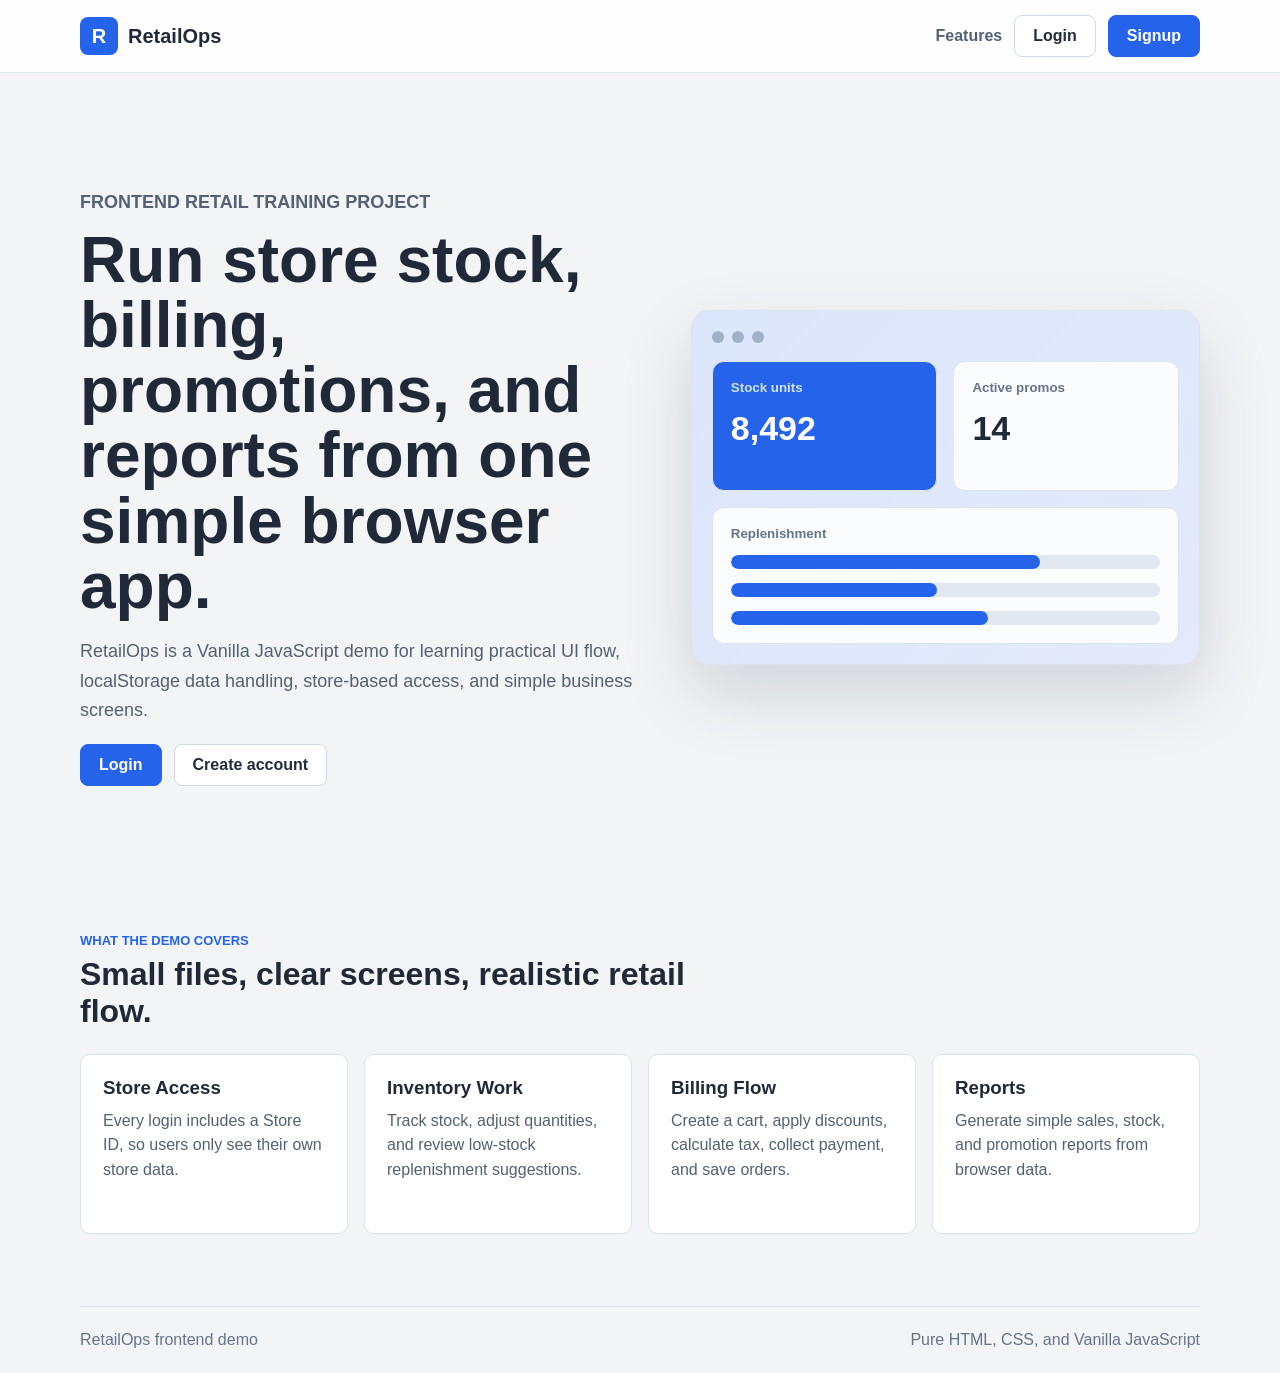
==== commit 15cae411: "login-fix" ====
--- a/index.html
+++ b/index.html
@@ -4,12 +4,96 @@
     <meta charset="utf-8">
     <meta name="viewport" content="width=device-width, initial-scale=1">
     <title>RetailOps</title>
-    <link rel="stylesheet" href="css/styles.css">
+    <link rel="icon" href="data:,">
+    <link rel="stylesheet" href="css/landing.css">
   </head>
   <body>
-    <div id="app"></div>
+    <header class="site-header">
+      <nav class="nav-bar">
+        <a class="brand" href="index.html" aria-label="RetailOps home">
+          <span class="brand-mark">R</span>
+          <span>RetailOps</span>
+        </a>
+        <div class="nav-actions">
+          <a class="nav-link" href="#features">Features</a>
+          <a class="btn btn-light" href="login.html">Login</a>
+          <a class="btn btn-dark" href="signup.html">Signup</a>
+        </div>
+      </nav>
+    </header>
 
-    <script src="js/data.js" defer></script>
-    <script src="js/app.js" defer></script>
+    <main>
+      <section class="hero">
+        <div class="hero-copy">
+          <p class="eyebrow">Frontend retail training project</p>
+          <h1>Run store stock, billing, promotions, and reports from one simple browser app.</h1>
+          <p>
+            RetailOps is a Vanilla JavaScript demo for learning practical UI flow,
+            localStorage data handling, store-based access, and simple business screens.
+          </p>
+          <div class="hero-actions">
+            <a class="btn btn-dark" href="login.html">Login</a>
+            <a class="btn btn-light" href="signup.html">Create account</a>
+          </div>
+        </div>
+
+        <div class="hero-preview" aria-label="RetailOps dashboard preview">
+          <div class="preview-top">
+            <span></span>
+            <span></span>
+            <span></span>
+          </div>
+          <div class="preview-grid">
+            <div class="preview-card strong">
+              <small>Stock units</small>
+              <strong>8,492</strong>
+            </div>
+            <div class="preview-card">
+              <small>Active promos</small>
+              <strong>14</strong>
+            </div>
+            <div class="preview-card wide">
+              <small>Replenishment</small>
+              <div class="bar"><span style="width:72%"></span></div>
+              <div class="bar"><span style="width:48%"></span></div>
+              <div class="bar"><span style="width:60%"></span></div>
+            </div>
+          </div>
+        </div>
+      </section>
+
+      <section class="features" id="features">
+        <div class="section-heading">
+          <p class="eyebrow">What the demo covers</p>
+          <h2>Small files, clear screens, realistic retail flow.</h2>
+        </div>
+        <div class="feature-grid">
+          <article class="feature-card">
+            <h3>Store Access</h3>
+            <p>Every login includes a Store ID, so users only see their own store data.</p>
+          </article>
+          <article class="feature-card">
+            <h3>Inventory Work</h3>
+            <p>Track stock, adjust quantities, and review low-stock replenishment suggestions.</p>
+          </article>
+          <article class="feature-card">
+            <h3>Billing Flow</h3>
+            <p>Create a cart, apply discounts, calculate tax, collect payment, and save orders.</p>
+          </article>
+          <article class="feature-card">
+            <h3>Reports</h3>
+            <p>Generate simple sales, stock, and promotion reports from browser data.</p>
+          </article>
+        </div>
+      </section>
+    </main>
+
+    <footer class="site-footer">
+      <span>RetailOps frontend demo</span>
+      <span>Pure HTML, CSS, and Vanilla JavaScript</span>
+    </footer>
+
+    <script src="js/auth.js?v=2"></script>
+    <script src="js/landing.js?v=2"></script>
   </body>
 </html>
--- a/css/landing.css
+++ b/css/landing.css
@@ -0,0 +1,301 @@
+* {
+  box-sizing: border-box;
+}
+
+body {
+  margin: 0;
+  font-family: Arial, Helvetica, sans-serif;
+  color: #1f2937;
+  background: #f3f4f6;
+}
+
+a {
+  color: inherit;
+  text-decoration: none;
+}
+
+.site-header {
+  position: sticky;
+  top: 0;
+  z-index: 10;
+  background: rgba(255, 255, 255, 0.9);
+  border-bottom: 1px solid #e3e8f0;
+  backdrop-filter: blur(10px);
+}
+
+.nav-bar {
+  width: min(1120px, calc(100% - 32px));
+  margin: 0 auto;
+  min-height: 72px;
+  display: flex;
+  align-items: center;
+  justify-content: space-between;
+  gap: 20px;
+}
+
+.brand,
+.nav-actions,
+.hero-actions,
+.site-footer {
+  display: flex;
+  align-items: center;
+}
+
+.brand {
+  gap: 10px;
+  font-weight: 800;
+  font-size: 20px;
+}
+
+.brand-mark {
+  width: 38px;
+  height: 38px;
+  display: grid;
+  place-items: center;
+  border-radius: 8px;
+  color: #ffffff;
+  background: #2563eb;
+}
+
+.nav-actions,
+.hero-actions {
+  gap: 12px;
+}
+
+.nav-link {
+  color: #526173;
+  font-weight: 700;
+}
+
+.btn {
+  display: inline-flex;
+  align-items: center;
+  justify-content: center;
+  min-height: 42px;
+  padding: 0 18px;
+  border-radius: 8px;
+  border: 1px solid #cfd8e3;
+  font-weight: 800;
+  transition: transform 0.16s ease, box-shadow 0.16s ease;
+}
+
+.btn:hover {
+  transform: translateY(-1px);
+  box-shadow: 0 10px 24px rgba(27, 42, 63, 0.12);
+}
+
+.btn-dark {
+  color: #ffffff;
+  background: #2563eb;
+  border-color: #2563eb;
+}
+
+.btn-light {
+  color: #1f2d3d;
+  background: #ffffff;
+}
+
+.hero {
+  width: min(1120px, calc(100% - 32px));
+  min-height: calc(100vh - 72px);
+  margin: 0 auto;
+  display: grid;
+  grid-template-columns: 1.05fr 0.95fr;
+  gap: 48px;
+  align-items: center;
+  padding: 56px 0;
+}
+
+.hero-copy h1 {
+  max-width: 720px;
+  margin: 10px 0 18px;
+  font-size: clamp(38px, 6vw, 64px);
+  line-height: 1.02;
+  letter-spacing: 0;
+}
+
+.hero-copy p {
+  max-width: 620px;
+  color: #526173;
+  font-size: 18px;
+  line-height: 1.65;
+}
+
+.eyebrow {
+  margin: 0;
+  color: #2563eb;
+  font-size: 13px;
+  font-weight: 900;
+  letter-spacing: 0;
+  text-transform: uppercase;
+}
+
+.hero-preview {
+  padding: 20px;
+  border: 1px solid #dce4ee;
+  border-radius: 18px;
+  background:
+    linear-gradient(135deg, rgba(37, 99, 235, 0.16), rgba(29, 78, 216, 0.12)),
+    #ffffff;
+  box-shadow: 0 28px 70px rgba(27, 42, 63, 0.16);
+}
+
+.preview-top {
+  display: flex;
+  gap: 8px;
+  margin-bottom: 18px;
+}
+
+.preview-top span {
+  width: 12px;
+  height: 12px;
+  border-radius: 50%;
+  background: #9eb1c7;
+}
+
+.preview-grid {
+  display: grid;
+  grid-template-columns: 1fr 1fr;
+  gap: 16px;
+}
+
+.preview-card {
+  min-height: 130px;
+  padding: 18px;
+  border: 1px solid #dce4ee;
+  border-radius: 12px;
+  background: rgba(255, 255, 255, 0.88);
+}
+
+.preview-card small {
+  display: block;
+  color: #64748b;
+  font-weight: 700;
+}
+
+.preview-card strong {
+  display: block;
+  margin-top: 14px;
+  font-size: 34px;
+}
+
+.preview-card.strong {
+  background: #2563eb;
+  color: #ffffff;
+}
+
+.preview-card.strong small {
+  color: #cfe3f5;
+}
+
+.preview-card.wide {
+  grid-column: 1 / -1;
+}
+
+.bar {
+  height: 14px;
+  margin-top: 14px;
+  overflow: hidden;
+  border-radius: 999px;
+  background: #e1e8f0;
+}
+
+.bar span {
+  display: block;
+  height: 100%;
+  border-radius: inherit;
+  background: #2563eb;
+}
+
+.features {
+  width: min(1120px, calc(100% - 32px));
+  margin: 0 auto;
+  padding: 32px 0 72px;
+}
+
+.section-heading {
+  max-width: 620px;
+  margin-bottom: 24px;
+}
+
+.section-heading h2 {
+  margin: 8px 0 0;
+  font-size: 32px;
+  line-height: 1.15;
+}
+
+.feature-grid {
+  display: grid;
+  grid-template-columns: repeat(4, 1fr);
+  gap: 16px;
+}
+
+.feature-card {
+  min-height: 180px;
+  padding: 22px;
+  border: 1px solid #dce4ee;
+  border-radius: 10px;
+  background: #ffffff;
+}
+
+.feature-card h3 {
+  margin: 0 0 10px;
+}
+
+.feature-card p {
+  margin: 0;
+  color: #526173;
+  line-height: 1.55;
+}
+
+.site-footer {
+  justify-content: space-between;
+  gap: 16px;
+  width: min(1120px, calc(100% - 32px));
+  margin: 0 auto;
+  padding: 24px 0;
+  color: #64748b;
+  border-top: 1px solid #dce4ee;
+}
+
+@media (max-width: 900px) {
+  .hero {
+    grid-template-columns: 1fr;
+    min-height: auto;
+  }
+
+  .feature-grid {
+    grid-template-columns: repeat(2, 1fr);
+  }
+}
+
+@media (max-width: 620px) {
+  .nav-bar,
+  .nav-actions,
+  .site-footer {
+    align-items: flex-start;
+    flex-direction: column;
+  }
+
+  .nav-link {
+    display: none;
+  }
+
+  .hero-copy h1 {
+    font-size: 40px;
+  }
+
+  .hero-actions {
+    align-items: stretch;
+    flex-direction: column;
+  }
+
+  .feature-grid,
+  .preview-grid {
+    grid-template-columns: 1fr;
+  }
+
+  .preview-card.wide {
+    grid-column: auto;
+  }
+}
